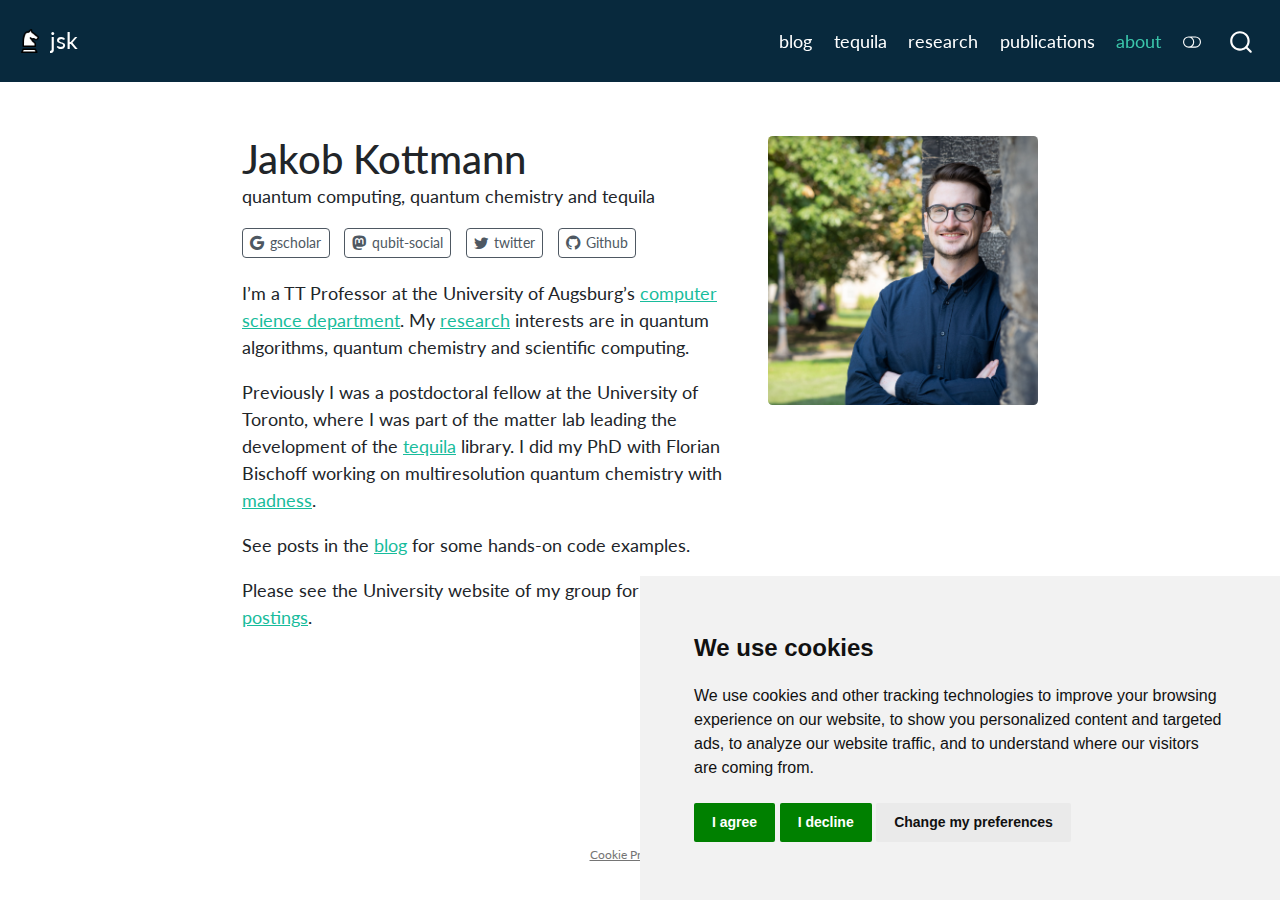
==== index.html @ 3dac75c0 "Built site for gh-pages" ====
<!DOCTYPE html>
<html xmlns="http://www.w3.org/1999/xhtml" lang="en" xml:lang="en"><head>

<meta charset="utf-8">
<meta name="generator" content="quarto-1.2.335">

<meta name="viewport" content="width=device-width, initial-scale=1.0, user-scalable=yes">

<meta name="description" content="quantum computing, quantum chemistry and tequila">

<title>jsk - Jakob Kottmann</title>
<style>
code{white-space: pre-wrap;}
span.smallcaps{font-variant: small-caps;}
div.columns{display: flex; gap: min(4vw, 1.5em);}
div.column{flex: auto; overflow-x: auto;}
div.hanging-indent{margin-left: 1.5em; text-indent: -1.5em;}
ul.task-list{list-style: none;}
ul.task-list li input[type="checkbox"] {
  width: 0.8em;
  margin: 0 0.8em 0.2em -1.6em;
  vertical-align: middle;
}
</style>


<script src="site_libs/quarto-nav/quarto-nav.js"></script>
<script src="site_libs/quarto-nav/headroom.min.js"></script>
<script src="site_libs/clipboard/clipboard.min.js"></script>
<script src="site_libs/quarto-search/autocomplete.umd.js"></script>
<script src="site_libs/quarto-search/fuse.min.js"></script>
<script src="site_libs/quarto-search/quarto-search.js"></script>
<meta name="quarto:offset" content="./">
<link href="./favicon.ico" rel="icon">
<script src="site_libs/cookie-consent/cookie-consent.js"></script>
<link href="site_libs/cookie-consent/cookie-consent.css" rel="stylesheet">
<script src="site_libs/quarto-html/quarto.js"></script>
<script src="site_libs/quarto-html/popper.min.js"></script>
<script src="site_libs/quarto-html/tippy.umd.min.js"></script>
<link href="site_libs/quarto-html/tippy.css" rel="stylesheet">
<link href="site_libs/quarto-html/quarto-syntax-highlighting.css" rel="stylesheet" class="quarto-color-scheme" id="quarto-text-highlighting-styles">
<link href="site_libs/quarto-html/quarto-syntax-highlighting-dark.css" rel="prefetch" class="quarto-color-scheme quarto-color-alternate" id="quarto-text-highlighting-styles">
<script src="site_libs/bootstrap/bootstrap.min.js"></script>
<link href="site_libs/bootstrap/bootstrap-icons.css" rel="stylesheet">
<link href="site_libs/bootstrap/bootstrap.min.css" rel="stylesheet" class="quarto-color-scheme" id="quarto-bootstrap" data-mode="light">
<link href="site_libs/bootstrap/bootstrap-dark.min.css" rel="prefetch" class="quarto-color-scheme quarto-color-alternate" id="quarto-bootstrap" data-mode="dark">
<script id="quarto-search-options" type="application/json">{
  "location": "navbar",
  "copy-button": false,
  "collapse-after": 3,
  "panel-placement": "end",
  "type": "overlay",
  "limit": 20,
  "language": {
    "search-no-results-text": "No results",
    "search-matching-documents-text": "matching documents",
    "search-copy-link-title": "Copy link to search",
    "search-hide-matches-text": "Hide additional matches",
    "search-more-match-text": "more match in this document",
    "search-more-matches-text": "more matches in this document",
    "search-clear-button-title": "Clear",
    "search-detached-cancel-button-title": "Cancel",
    "search-submit-button-title": "Submit"
  }
}</script>
<script async="" src="https://www.googletagmanager.com/gtag/js?id=G-V7DRP5E70N"></script>

<script type="text/plain" cookie-consent="tracking">

window.dataLayer = window.dataLayer || [];
function gtag(){dataLayer.push(arguments);}
gtag('js', new Date());
gtag('config', 'G-V7DRP5E70N', { 'anonymize_ip': true});
</script>

<script type="text/javascript" charset="UTF-8">
document.addEventListener('DOMContentLoaded', function () {
cookieconsent.run({
  "notice_banner_type":"simple",
  "consent_type":"express",
  "palette":"light",
  "language":"en",
  "page_load_consent_levels":["strictly-necessary"],
  "notice_banner_reject_button_hide":false,
  "preferences_center_close_button_hide":false,
  "website_name":""
  });
});
</script> 
  


<link rel="stylesheet" href="styles.css">
<meta property="og:title" content="jsk - Jakob Kottmann">
<meta property="og:description" content="quantum computing, quantum chemistry and tequila">
<meta property="og:image" content="https://jakobkottmann.com/preview.png">
<meta property="og:site-name" content="jsk">
<meta property="og:image:height" content="2000">
<meta property="og:image:width" content="2500">
<meta name="twitter:title" content="jsk - Jakob Kottmann">
<meta name="twitter:description" content="quantum computing, quantum chemistry and tequila">
<meta name="twitter:image" content="https://jakobkottmann.com/preview.png">
<meta name="twitter:site" content="@jakobkottmann">
<meta name="twitter:image-height" content="2000">
<meta name="twitter:image-width" content="2500">
<meta name="twitter:card" content="summary_large_image">
</head>

<body class="nav-fixed fullcontent">

<div id="quarto-search-results"></div>
  <header id="quarto-header" class="headroom fixed-top">
    <nav class="navbar navbar-expand-lg navbar-dark ">
      <div class="navbar-container container-fluid">
      <div class="navbar-brand-container">
    <a href="./index.html" class="navbar-brand navbar-brand-logo">
    <img src="./logo.png" alt="" class="navbar-logo">
    </a>
    <a class="navbar-brand" href="./index.html">
    <span class="navbar-title">jsk</span>
    </a>
  </div>
          <button class="navbar-toggler" type="button" data-bs-toggle="collapse" data-bs-target="#navbarCollapse" aria-controls="navbarCollapse" aria-expanded="false" aria-label="Toggle navigation" onclick="if (window.quartoToggleHeadroom) { window.quartoToggleHeadroom(); }">
  <span class="navbar-toggler-icon"></span>
</button>
          <div class="collapse navbar-collapse" id="navbarCollapse">
            <ul class="navbar-nav navbar-nav-scroll ms-auto">
  <li class="nav-item">
    <a class="nav-link" href="./blog.html">
 <span class="menu-text">blog</span></a>
  </li>  
  <li class="nav-item">
    <a class="nav-link" href="./tequila.html">
 <span class="menu-text">tequila</span></a>
  </li>  
  <li class="nav-item">
    <a class="nav-link" href="./research.html">
 <span class="menu-text">research</span></a>
  </li>  
  <li class="nav-item">
    <a class="nav-link" href="https://scholar.google.com/citations?user=KVRv74kAAAAJ&amp;hl=de&amp;citsig=AMD79opNUyWS3nuk_2kmCYeqBBvmkRcQZQ">
 <span class="menu-text">publications</span></a>
  </li>  
  <li class="nav-item">
    <a class="nav-link active" href="./index.html" aria-current="page">
 <span class="menu-text">about</span></a>
  </li>  
</ul>
              <div class="quarto-toggle-container">
                  <a href="" class="quarto-color-scheme-toggle nav-link" onclick="window.quartoToggleColorScheme(); return false;" title="Toggle dark mode"><i class="bi"></i></a>
              </div>
              <div id="quarto-search" class="" title="Search"></div>
          </div> <!-- /navcollapse -->
      </div> <!-- /container-fluid -->
    </nav>
</header>
<!-- content -->
<div id="quarto-content" class="quarto-container page-columns page-rows-contents page-layout-article page-navbar">
<!-- sidebar -->
<!-- margin-sidebar -->
    
<!-- main -->
<div class="quarto-about-solana column-body">
  <div class="about-entity">
    <div class="entity-contents">
      <header id="title-block-header" class="quarto-title-block default">
<div class="quarto-title">
<h1 class="title">Jakob Kottmann</h1>
</div>
<div>
  <div class="description">
    quantum computing, quantum chemistry and tequila
  </div>
</div>
<div class="quarto-title-meta">
  </div>
</header> <div class="about-links">
  <a href="https://scholar.google.com/citations?user=KVRv74kAAAAJ&amp;hl=de&amp;citsig=AMD79opNUyWS3nuk_2kmCYeqBBvmkRcQZQ" class="about-link">
    <i class="bi bi-google"></i>
     <span class="about-link-text">gscholar</span>
  </a>
  <a href="https://qubit-social.xyz/@kottmann" class="about-link">
    <i class="bi bi-mastodon"></i>
     <span class="about-link-text">qubit-social</span>
  </a>
  <a href="https://twitter.com/jakobkottmann" class="about-link">
    <i class="bi bi-twitter"></i>
     <span class="about-link-text">twitter</span>
  </a>
  <a href="https://github.com/kottmanj" class="about-link">
    <i class="bi bi-github"></i>
     <span class="about-link-text">Github</span>
  </a>
</div>
      <div class="about-contents"><main class="content" id="quarto-document-content">
<p>I’m a TT Professor at the University of Augsburg’s <a href="https://www.uni-augsburg.de/de/fakultaet/fai/informatik/prof/qalg/">computer science department</a>. My <a href="./research.html">research</a> interests are in quantum algorithms, quantum chemistry and scientific computing.</p>
<p>Previously I was a postdoctoral fellow at the University of Toronto, where I was part of the matter lab leading the development of the <a href="./tequila.html">tequila</a> library. I did my PhD with Florian Bischoff working on multiresolution quantum chemistry with <a href="https://github.com/m-a-d-n-e-s-s/madness">madness</a>.</p>
<p>See posts in the <a href="./blog.html">blog</a> for some hands-on code examples.</p>
<p>Please see the University website of my group for <a href="https://www.uni-augsburg.de/de/fakultaet/fai/informatik/prof/qalg/">job postings</a>.</p>


</main></div>
    </div>
    <img src="jsk.jpg" class="about-image
  rounded " style="width: 15em;">
  </div>
</div>
 <!-- /main -->
<script id="quarto-html-after-body" type="application/javascript">
window.document.addEventListener("DOMContentLoaded", function (event) {
  const toggleBodyColorMode = (bsSheetEl) => {
    const mode = bsSheetEl.getAttribute("data-mode");
    const bodyEl = window.document.querySelector("body");
    if (mode === "dark") {
      bodyEl.classList.add("quarto-dark");
      bodyEl.classList.remove("quarto-light");
    } else {
      bodyEl.classList.add("quarto-light");
      bodyEl.classList.remove("quarto-dark");
    }
  }
  const toggleBodyColorPrimary = () => {
    const bsSheetEl = window.document.querySelector("link#quarto-bootstrap");
    if (bsSheetEl) {
      toggleBodyColorMode(bsSheetEl);
    }
  }
  toggleBodyColorPrimary();  
  const disableStylesheet = (stylesheets) => {
    for (let i=0; i < stylesheets.length; i++) {
      const stylesheet = stylesheets[i];
      stylesheet.rel = 'prefetch';
    }
  }
  const enableStylesheet = (stylesheets) => {
    for (let i=0; i < stylesheets.length; i++) {
      const stylesheet = stylesheets[i];
      stylesheet.rel = 'stylesheet';
    }
  }
  const manageTransitions = (selector, allowTransitions) => {
    const els = window.document.querySelectorAll(selector);
    for (let i=0; i < els.length; i++) {
      const el = els[i];
      if (allowTransitions) {
        el.classList.remove('notransition');
      } else {
        el.classList.add('notransition');
      }
    }
  }
  const toggleColorMode = (alternate) => {
    // Switch the stylesheets
    const alternateStylesheets = window.document.querySelectorAll('link.quarto-color-scheme.quarto-color-alternate');
    manageTransitions('#quarto-margin-sidebar .nav-link', false);
    if (alternate) {
      enableStylesheet(alternateStylesheets);
      for (const sheetNode of alternateStylesheets) {
        if (sheetNode.id === "quarto-bootstrap") {
          toggleBodyColorMode(sheetNode);
        }
      }
    } else {
      disableStylesheet(alternateStylesheets);
      toggleBodyColorPrimary();
    }
    manageTransitions('#quarto-margin-sidebar .nav-link', true);
    // Switch the toggles
    const toggles = window.document.querySelectorAll('.quarto-color-scheme-toggle');
    for (let i=0; i < toggles.length; i++) {
      const toggle = toggles[i];
      if (toggle) {
        if (alternate) {
          toggle.classList.add("alternate");     
        } else {
          toggle.classList.remove("alternate");
        }
      }
    }
    // Hack to workaround the fact that safari doesn't
    // properly recolor the scrollbar when toggling (#1455)
    if (navigator.userAgent.indexOf('Safari') > 0 && navigator.userAgent.indexOf('Chrome') == -1) {
      manageTransitions("body", false);
      window.scrollTo(0, 1);
      setTimeout(() => {
        window.scrollTo(0, 0);
        manageTransitions("body", true);
      }, 40);  
    }
  }
  const isFileUrl = () => { 
    return window.location.protocol === 'file:';
  }
  const hasAlternateSentinel = () => {  
    let styleSentinel = getColorSchemeSentinel();
    if (styleSentinel !== null) {
      return styleSentinel === "alternate";
    } else {
      return false;
    }
  }
  const setStyleSentinel = (alternate) => {
    const value = alternate ? "alternate" : "default";
    if (!isFileUrl()) {
      window.localStorage.setItem("quarto-color-scheme", value);
    } else {
      localAlternateSentinel = value;
    }
  }
  const getColorSchemeSentinel = () => {
    if (!isFileUrl()) {
      const storageValue = window.localStorage.getItem("quarto-color-scheme");
      return storageValue != null ? storageValue : localAlternateSentinel;
    } else {
      return localAlternateSentinel;
    }
  }
  let localAlternateSentinel = 'default';
  // Dark / light mode switch
  window.quartoToggleColorScheme = () => {
    // Read the current dark / light value 
    let toAlternate = !hasAlternateSentinel();
    toggleColorMode(toAlternate);
    setStyleSentinel(toAlternate);
  };
  // Ensure there is a toggle, if there isn't float one in the top right
  if (window.document.querySelector('.quarto-color-scheme-toggle') === null) {
    const a = window.document.createElement('a');
    a.classList.add('top-right');
    a.classList.add('quarto-color-scheme-toggle');
    a.href = "";
    a.onclick = function() { try { window.quartoToggleColorScheme(); } catch {} return false; };
    const i = window.document.createElement("i");
    i.classList.add('bi');
    a.appendChild(i);
    window.document.body.appendChild(a);
  }
  // Switch to dark mode if need be
  if (hasAlternateSentinel()) {
    toggleColorMode(true);
  } else {
    toggleColorMode(false);
  }
  const clipboard = new window.ClipboardJS('.code-copy-button', {
    target: function(trigger) {
      return trigger.previousElementSibling;
    }
  });
  clipboard.on('success', function(e) {
    // button target
    const button = e.trigger;
    // don't keep focus
    button.blur();
    // flash "checked"
    button.classList.add('code-copy-button-checked');
    var currentTitle = button.getAttribute("title");
    button.setAttribute("title", "Copied!");
    let tooltip;
    if (window.bootstrap) {
      button.setAttribute("data-bs-toggle", "tooltip");
      button.setAttribute("data-bs-placement", "left");
      button.setAttribute("data-bs-title", "Copied!");
      tooltip = new bootstrap.Tooltip(button, 
        { trigger: "manual", 
          customClass: "code-copy-button-tooltip",
          offset: [0, -8]});
      tooltip.show();    
    }
    setTimeout(function() {
      if (tooltip) {
        tooltip.hide();
        button.removeAttribute("data-bs-title");
        button.removeAttribute("data-bs-toggle");
        button.removeAttribute("data-bs-placement");
      }
      button.setAttribute("title", currentTitle);
      button.classList.remove('code-copy-button-checked');
    }, 1000);
    // clear code selection
    e.clearSelection();
  });
  function tippyHover(el, contentFn) {
    const config = {
      allowHTML: true,
      content: contentFn,
      maxWidth: 500,
      delay: 100,
      arrow: false,
      appendTo: function(el) {
          return el.parentElement;
      },
      interactive: true,
      interactiveBorder: 10,
      theme: 'quarto',
      placement: 'bottom-start'
    };
    window.tippy(el, config); 
  }
  const noterefs = window.document.querySelectorAll('a[role="doc-noteref"]');
  for (var i=0; i<noterefs.length; i++) {
    const ref = noterefs[i];
    tippyHover(ref, function() {
      // use id or data attribute instead here
      let href = ref.getAttribute('data-footnote-href') || ref.getAttribute('href');
      try { href = new URL(href).hash; } catch {}
      const id = href.replace(/^#\/?/, "");
      const note = window.document.getElementById(id);
      return note.innerHTML;
    });
  }
  const findCites = (el) => {
    const parentEl = el.parentElement;
    if (parentEl) {
      const cites = parentEl.dataset.cites;
      if (cites) {
        return {
          el,
          cites: cites.split(' ')
        };
      } else {
        return findCites(el.parentElement)
      }
    } else {
      return undefined;
    }
  };
  var bibliorefs = window.document.querySelectorAll('a[role="doc-biblioref"]');
  for (var i=0; i<bibliorefs.length; i++) {
    const ref = bibliorefs[i];
    const citeInfo = findCites(ref);
    if (citeInfo) {
      tippyHover(citeInfo.el, function() {
        var popup = window.document.createElement('div');
        citeInfo.cites.forEach(function(cite) {
          var citeDiv = window.document.createElement('div');
          citeDiv.classList.add('hanging-indent');
          citeDiv.classList.add('csl-entry');
          var biblioDiv = window.document.getElementById('ref-' + cite);
          if (biblioDiv) {
            citeDiv.innerHTML = biblioDiv.innerHTML;
          }
          popup.appendChild(citeDiv);
        });
        return popup.innerHTML;
      });
    }
  }
});
</script>
</div> <!-- /content -->
<footer class="footer">
  <div class="nav-footer">
      <div class="nav-footer-center"><div class="cookie-consent-footer"><a href="#" id="open_preferences_center">Cookie Preferences</a></div></div>
  </div>
</footer>



</body></html>
---- site_libs/cookie-consent/cookie-consent.css ----
div.cookie-consent-footer {
  font-size: 0.8em;
  text-decoration: none;
}
---- site_libs/quarto-html/tippy.css ----
.tippy-box[data-animation=fade][data-state=hidden]{opacity:0}[data-tippy-root]{max-width:calc(100vw - 10px)}.tippy-box{position:relative;background-color:#333;color:#fff;border-radius:4px;font-size:14px;line-height:1.4;white-space:normal;outline:0;transition-property:transform,visibility,opacity}.tippy-box[data-placement^=top]>.tippy-arrow{bottom:0}.tippy-box[data-placement^=top]>.tippy-arrow:before{bottom:-7px;left:0;border-width:8px 8px 0;border-top-color:initial;transform-origin:center top}.tippy-box[data-placement^=bottom]>.tippy-arrow{top:0}.tippy-box[data-placement^=bottom]>.tippy-arrow:before{top:-7px;left:0;border-width:0 8px 8px;border-bottom-color:initial;transform-origin:center bottom}.tippy-box[data-placement^=left]>.tippy-arrow{right:0}.tippy-box[data-placement^=left]>.tippy-arrow:before{border-width:8px 0 8px 8px;border-left-color:initial;right:-7px;transform-origin:center left}.tippy-box[data-placement^=right]>.tippy-arrow{left:0}.tippy-box[data-placement^=right]>.tippy-arrow:before{left:-7px;border-width:8px 8px 8px 0;border-right-color:initial;transform-origin:center right}.tippy-box[data-inertia][data-state=visible]{transition-timing-function:cubic-bezier(.54,1.5,.38,1.11)}.tippy-arrow{width:16px;height:16px;color:#333}.tippy-arrow:before{content:"";position:absolute;border-color:transparent;border-style:solid}.tippy-content{position:relative;padding:5px 9px;z-index:1}
---- site_libs/quarto-html/quarto-syntax-highlighting.css ----
/* quarto syntax highlight colors */
:root {
  --quarto-hl-ot-color: #003B4F;
  --quarto-hl-at-color: #657422;
  --quarto-hl-ss-color: #20794D;
  --quarto-hl-an-color: #5E5E5E;
  --quarto-hl-fu-color: #4758AB;
  --quarto-hl-st-color: #20794D;
  --quarto-hl-cf-color: #003B4F;
  --quarto-hl-op-color: #5E5E5E;
  --quarto-hl-er-color: #AD0000;
  --quarto-hl-bn-color: #AD0000;
  --quarto-hl-al-color: #AD0000;
  --quarto-hl-va-color: #111111;
  --quarto-hl-bu-color: inherit;
  --quarto-hl-ex-color: inherit;
  --quarto-hl-pp-color: #AD0000;
  --quarto-hl-in-color: #5E5E5E;
  --quarto-hl-vs-color: #20794D;
  --quarto-hl-wa-color: #5E5E5E;
  --quarto-hl-do-color: #5E5E5E;
  --quarto-hl-im-color: #00769E;
  --quarto-hl-ch-color: #20794D;
  --quarto-hl-dt-color: #AD0000;
  --quarto-hl-fl-color: #AD0000;
  --quarto-hl-co-color: #5E5E5E;
  --quarto-hl-cv-color: #5E5E5E;
  --quarto-hl-cn-color: #8f5902;
  --quarto-hl-sc-color: #5E5E5E;
  --quarto-hl-dv-color: #AD0000;
  --quarto-hl-kw-color: #003B4F;
}

/* other quarto variables */
:root {
  --quarto-font-monospace: SFMono-Regular, Menlo, Monaco, Consolas, "Liberation Mono", "Courier New", monospace;
}

pre > code.sourceCode > span {
  color: #003B4F;
}

code span {
  color: #003B4F;
}

code.sourceCode > span {
  color: #003B4F;
}

div.sourceCode,
div.sourceCode pre.sourceCode {
  color: #003B4F;
}

code span.ot {
  color: #003B4F;
}

code span.at {
  color: #657422;
}

code span.ss {
  color: #20794D;
}

code span.an {
  color: #5E5E5E;
}

code span.fu {
  color: #4758AB;
}

code span.st {
  color: #20794D;
}

code span.cf {
  color: #003B4F;
}

code span.op {
  color: #5E5E5E;
}

code span.er {
  color: #AD0000;
}

code span.bn {
  color: #AD0000;
}

code span.al {
  color: #AD0000;
}

code span.va {
  color: #111111;
}

code span.pp {
  color: #AD0000;
}

code span.in {
  color: #5E5E5E;
}

code span.vs {
  color: #20794D;
}

code span.wa {
  color: #5E5E5E;
  font-style: italic;
}

code span.do {
  color: #5E5E5E;
  font-style: italic;
}

code span.im {
  color: #00769E;
}

code span.ch {
  color: #20794D;
}

code span.dt {
  color: #AD0000;
}

code span.fl {
  color: #AD0000;
}

code span.co {
  color: #5E5E5E;
}

code span.cv {
  color: #5E5E5E;
  font-style: italic;
}

code span.cn {
  color: #8f5902;
}

code span.sc {
  color: #5E5E5E;
}

code span.dv {
  color: #AD0000;
}

code span.kw {
  color: #003B4F;
}

.prevent-inlining {
  content: "</";
}

/*# sourceMappingURL=debc5d5d77c3f9108843748ff7464032.css.map */
---- site_libs/quarto-html/quarto-syntax-highlighting-dark.css ----
/* quarto syntax highlight colors */
:root {
  --quarto-hl-al-color: #f07178;
  --quarto-hl-an-color: #d4d0ab;
  --quarto-hl-at-color: #00e0e0;
  --quarto-hl-bn-color: #d4d0ab;
  --quarto-hl-bu-color: #abe338;
  --quarto-hl-ch-color: #abe338;
  --quarto-hl-co-color: #f8f8f2;
  --quarto-hl-cv-color: #ffd700;
  --quarto-hl-cn-color: #ffd700;
  --quarto-hl-cf-color: #ffa07a;
  --quarto-hl-dt-color: #ffa07a;
  --quarto-hl-dv-color: #d4d0ab;
  --quarto-hl-do-color: #f8f8f2;
  --quarto-hl-er-color: #f07178;
  --quarto-hl-ex-color: #00e0e0;
  --quarto-hl-fl-color: #d4d0ab;
  --quarto-hl-fu-color: #ffa07a;
  --quarto-hl-im-color: #abe338;
  --quarto-hl-in-color: #d4d0ab;
  --quarto-hl-kw-color: #ffa07a;
  --quarto-hl-op-color: #ffa07a;
  --quarto-hl-ot-color: #00e0e0;
  --quarto-hl-pp-color: #dcc6e0;
  --quarto-hl-re-color: #00e0e0;
  --quarto-hl-sc-color: #abe338;
  --quarto-hl-ss-color: #abe338;
  --quarto-hl-st-color: #abe338;
  --quarto-hl-va-color: #00e0e0;
  --quarto-hl-vs-color: #abe338;
  --quarto-hl-wa-color: #dcc6e0;
}

/* other quarto variables */
:root {
  --quarto-font-monospace: SFMono-Regular, Menlo, Monaco, Consolas, "Liberation Mono", "Courier New", monospace;
}

code span.al {
  font-weight: bold;
  color: #f07178;
}

code span.an {
  color: #d4d0ab;
}

code span.at {
  color: #00e0e0;
}

code span.bn {
  color: #d4d0ab;
}

code span.bu {
  color: #abe338;
}

code span.ch {
  color: #abe338;
}

code span.co {
  font-style: italic;
  color: #f8f8f2;
}

code span.cv {
  color: #ffd700;
}

code span.cn {
  color: #ffd700;
}

code span.cf {
  font-weight: bold;
  color: #ffa07a;
}

code span.dt {
  color: #ffa07a;
}

code span.dv {
  color: #d4d0ab;
}

code span.do {
  color: #f8f8f2;
}

code span.er {
  color: #f07178;
  text-decoration: underline;
}

code span.ex {
  font-weight: bold;
  color: #00e0e0;
}

code span.fl {
  color: #d4d0ab;
}

code span.fu {
  color: #ffa07a;
}

code span.im {
  color: #abe338;
}

code span.in {
  color: #d4d0ab;
}

code span.kw {
  font-weight: bold;
  color: #ffa07a;
}

pre > code.sourceCode > span {
  color: #f8f8f2;
}

code span {
  color: #f8f8f2;
}

code.sourceCode > span {
  color: #f8f8f2;
}

div.sourceCode,
div.sourceCode pre.sourceCode {
  color: #f8f8f2;
}

code span.op {
  color: #ffa07a;
}

code span.ot {
  color: #00e0e0;
}

code span.pp {
  color: #dcc6e0;
}

code span.re {
  color: #00e0e0;
}

code span.sc {
  color: #abe338;
}

code span.ss {
  color: #abe338;
}

code span.st {
  color: #abe338;
}

code span.va {
  color: #00e0e0;
}

code span.vs {
  color: #abe338;
}

code span.wa {
  color: #dcc6e0;
}

.prevent-inlining {
  content: "</";
}

/*# sourceMappingURL=935a306eefa94366c21e1a970dddb765.css.map */
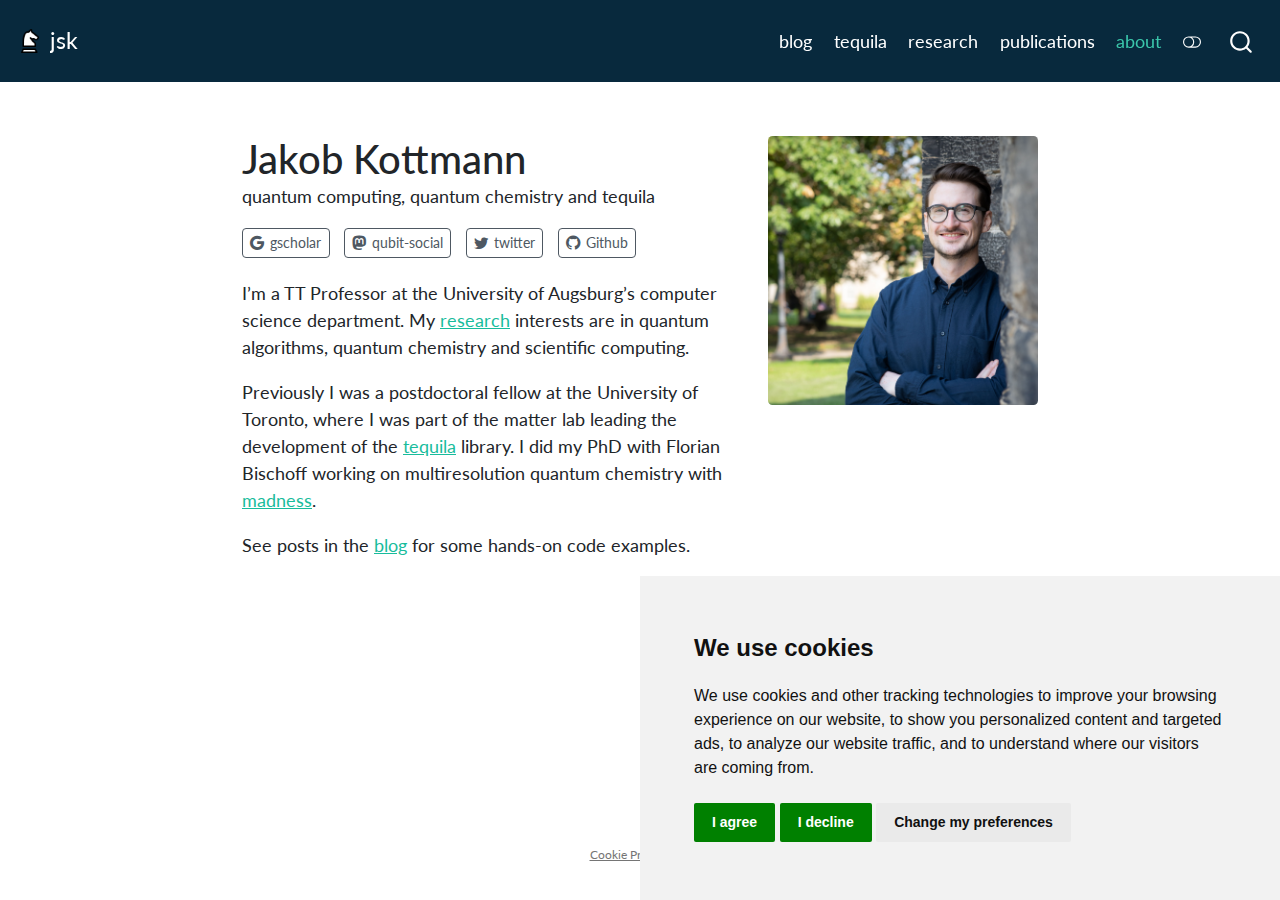
==== commit 7de3d048: "Built site for gh-pages" ====
--- a/index.html
+++ b/index.html
@@ -193,10 +193,9 @@
   </a>
 </div>
       <div class="about-contents"><main class="content" id="quarto-document-content">
-<p>I’m a TT Professor at the University of Augsburg’s <a href="https://www.uni-augsburg.de/de/fakultaet/fai/informatik/prof/qalg/">computer science department</a>. My <a href="./research.html">research</a> interests are in quantum algorithms, quantum chemistry and scientific computing.</p>
+<p>I’m a TT Professor at the University of Augsburg’s computer science department. My <a href="./research.html">research</a> interests are in quantum algorithms, quantum chemistry and scientific computing.</p>
 <p>Previously I was a postdoctoral fellow at the University of Toronto, where I was part of the matter lab leading the development of the <a href="./tequila.html">tequila</a> library. I did my PhD with Florian Bischoff working on multiresolution quantum chemistry with <a href="https://github.com/m-a-d-n-e-s-s/madness">madness</a>.</p>
 <p>See posts in the <a href="./blog.html">blog</a> for some hands-on code examples.</p>
-<p>Please see the University website of my group for <a href="https://www.uni-augsburg.de/de/fakultaet/fai/informatik/prof/qalg/">job postings</a>.</p>
 
 
 </main></div>
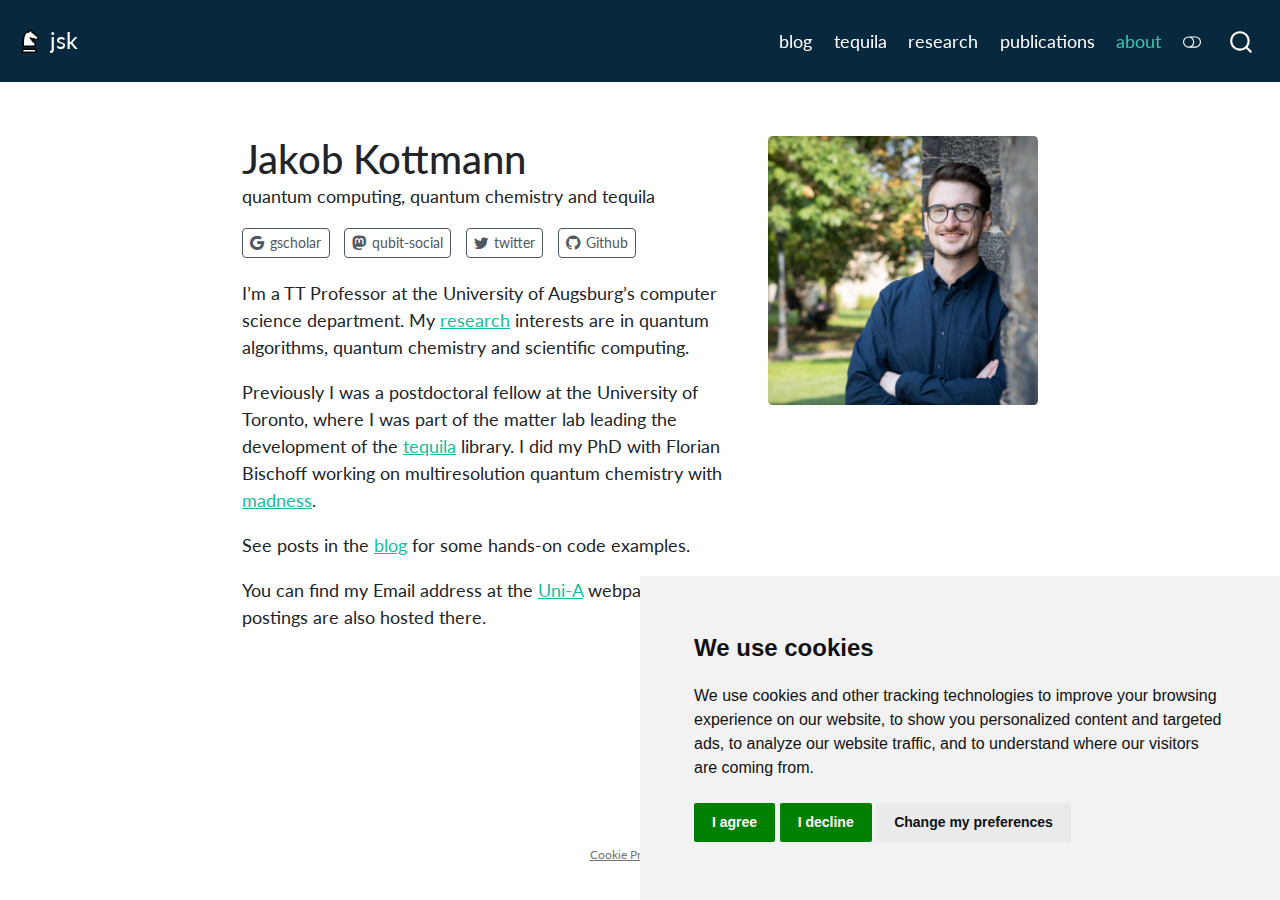
==== commit 398040a5: "Built site for gh-pages" ====
--- a/index.html
+++ b/index.html
@@ -196,6 +196,7 @@
 <p>I’m a TT Professor at the University of Augsburg’s computer science department. My <a href="./research.html">research</a> interests are in quantum algorithms, quantum chemistry and scientific computing.</p>
 <p>Previously I was a postdoctoral fellow at the University of Toronto, where I was part of the matter lab leading the development of the <a href="./tequila.html">tequila</a> library. I did my PhD with Florian Bischoff working on multiresolution quantum chemistry with <a href="https://github.com/m-a-d-n-e-s-s/madness">madness</a>.</p>
 <p>See posts in the <a href="./blog.html">blog</a> for some hands-on code examples.</p>
+<p>You can find my Email address at the <a href="https://www.uni-augsburg.de/de/fakultaet/fai/informatik/prof/qalg/">Uni-A</a> webpage. Job postings are also hosted there.</p>
 
 
 </main></div>
